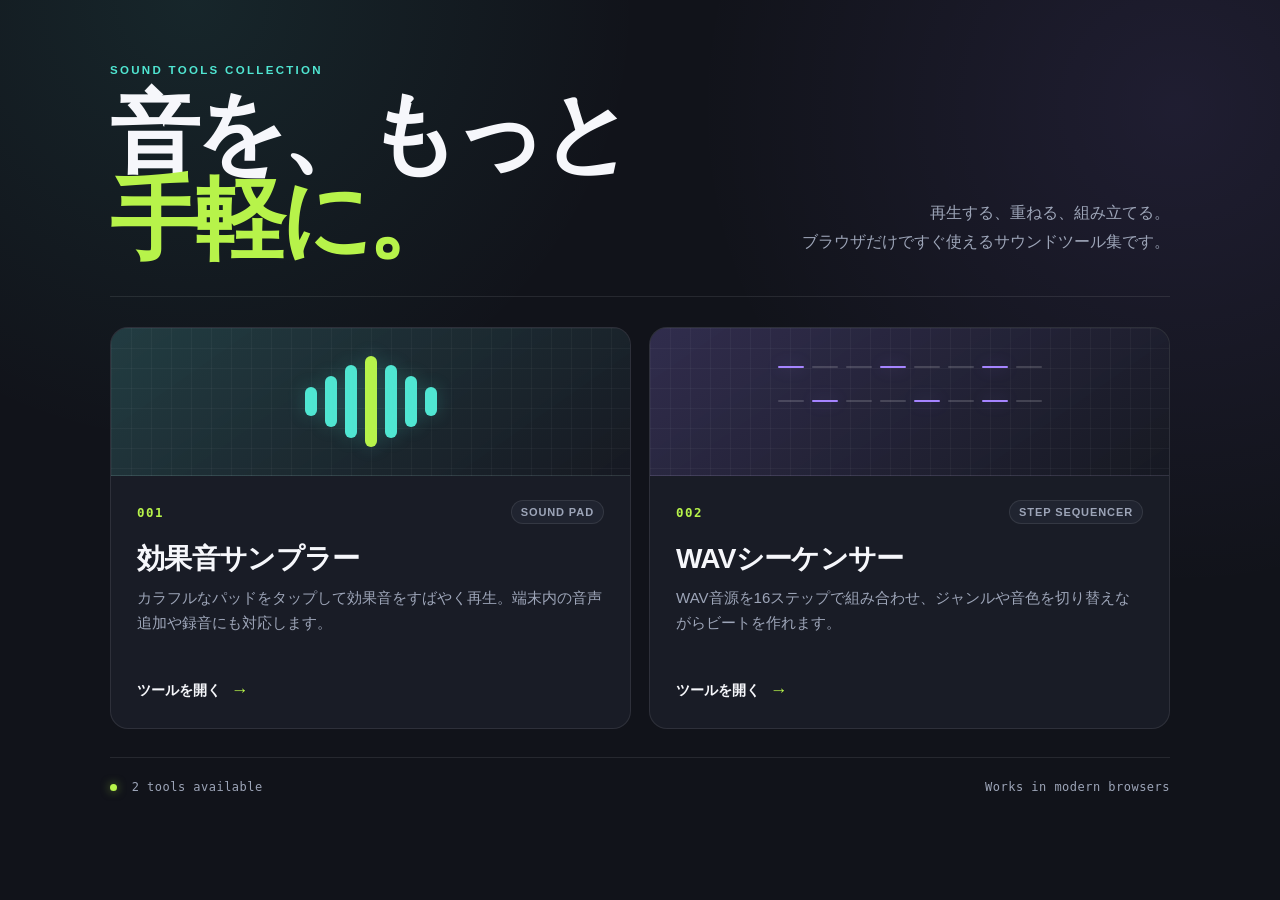
==== index.html @ cee14bed "Add sound tools portal and renumber tools" ====
<!DOCTYPE html>
<html lang="ja">
<head>
  <meta charset="UTF-8">
  <meta name="viewport" content="width=device-width, initial-scale=1.0">
  <meta name="apple-mobile-web-app-capable" content="yes">
  <meta name="apple-mobile-web-app-status-bar-style" content="black-translucent">
  <meta name="format-detection" content="telephone=no">
  <meta name="theme-color" content="#11131a">
  <meta name="description" content="ブラウザですぐ使えるサウンドツール集">
  <title>Sound Tools</title>
  <link rel="stylesheet" href="menu.css">
</head>
<body>
  <main class="shell">
    <header class="site-header">
      <div>
        <p class="eyebrow">Sound Tools Collection</p>
        <h1>音を、もっと<br><span>手軽に。</span></h1>
      </div>
      <p class="lead">再生する、重ねる、組み立てる。<br>ブラウザだけですぐ使えるサウンドツール集です。</p>
    </header>

    <section class="menu" aria-label="サウンドツール一覧">
      <a class="tool-card sampler" href="./001_sound-sampler/">
        <div class="card-visual" aria-hidden="true">
          <span></span><span></span><span></span><span></span><span></span><span></span><span></span>
        </div>
        <div class="card-body">
          <div class="card-topline">
            <span class="tool-number">001</span>
            <span class="tool-meta">Sound Pad</span>
          </div>
          <h2>効果音サンプラー</h2>
          <p>カラフルなパッドをタップして効果音をすばやく再生。端末内の音声追加や録音にも対応します。</p>
          <span class="tool-link">ツールを開く <span aria-hidden="true">→</span></span>
        </div>
      </a>

      <a class="tool-card sequencer" href="./002_wav-sequencer/">
        <div class="card-visual step-grid" aria-hidden="true">
          <span></span><span></span><span></span><span></span><span></span><span></span><span></span><span></span>
          <span></span><span></span><span></span><span></span><span></span><span></span><span></span><span></span>
        </div>
        <div class="card-body">
          <div class="card-topline">
            <span class="tool-number">002</span>
            <span class="tool-meta">Step Sequencer</span>
          </div>
          <h2>WAVシーケンサー</h2>
          <p>WAV音源を16ステップで組み合わせ、ジャンルや音色を切り替えながらビートを作れます。</p>
          <span class="tool-link">ツールを開く <span aria-hidden="true">→</span></span>
        </div>
      </a>
    </section>

    <footer class="site-footer">
      <p><span class="status-dot" aria-hidden="true"></span> 2 tools available</p>
      <p>Works in modern browsers</p>
    </footer>
  </main>
</body>
</html>
---- menu.css ----
:root {
  --bg: #11131a;
  --surface: #191c26;
  --surface-raised: #202430;
  --ink: #f6f7fb;
  --muted: #9da5b8;
  --line: rgba(255, 255, 255, 0.09);
  --lime: #b7f34a;
  --cyan: #50e6d2;
  --purple: #9d79ff;
}

* {
  box-sizing: border-box;
}

html {
  min-height: 100%;
  background: var(--bg);
}

body {
  margin: 0;
  min-height: 100vh;
  color: var(--ink);
  font-family: "Segoe UI", "Hiragino Sans", "Yu Gothic UI", sans-serif;
  background:
    radial-gradient(circle at 15% 0%, rgba(80, 230, 210, 0.09), transparent 28rem),
    radial-gradient(circle at 92% 12%, rgba(157, 121, 255, 0.1), transparent 30rem),
    var(--bg);
}

a {
  color: inherit;
}

.shell {
  width: min(1060px, calc(100% - 40px));
  margin: 0 auto;
  padding: 64px 0 34px;
}

.site-header {
  display: flex;
  align-items: end;
  justify-content: space-between;
  gap: 40px;
  padding-bottom: 34px;
  border-bottom: 1px solid var(--line);
}

.eyebrow {
  margin: 0 0 14px;
  color: var(--cyan);
  font-size: 0.72rem;
  font-weight: 800;
  letter-spacing: 0.2em;
  text-transform: uppercase;
}

h1 {
  margin: 0;
  font-size: clamp(2.8rem, 7vw, 5.6rem);
  font-weight: 750;
  line-height: 0.96;
  letter-spacing: -0.055em;
}

h1 span {
  color: var(--lime);
}

.lead {
  max-width: 27rem;
  margin: 0 0 5px;
  color: var(--muted);
  font-size: 1rem;
  line-height: 1.85;
  text-align: right;
}

.menu {
  display: grid;
  grid-template-columns: repeat(2, minmax(0, 1fr));
  gap: 18px;
  margin-top: 30px;
}

.tool-card {
  overflow: hidden;
  color: inherit;
  text-decoration: none;
  background: var(--surface);
  border: 1px solid var(--line);
  border-radius: 18px;
  transition: border-color 180ms ease, transform 180ms ease, box-shadow 180ms ease;
}

.tool-card:hover,
.tool-card:focus-visible {
  border-color: rgba(183, 243, 74, 0.48);
  box-shadow: 0 24px 60px rgba(0, 0, 0, 0.28);
  transform: translateY(-4px);
  outline: none;
}

.card-visual {
  height: 148px;
  display: flex;
  align-items: center;
  justify-content: center;
  gap: 8px;
  padding: 26px;
  background:
    linear-gradient(rgba(255, 255, 255, 0.035) 1px, transparent 1px),
    linear-gradient(90deg, rgba(255, 255, 255, 0.035) 1px, transparent 1px),
    linear-gradient(145deg, rgba(80, 230, 210, 0.16), rgba(17, 19, 26, 0.35));
  background-size: 20px 20px, 20px 20px, auto;
  border-bottom: 1px solid var(--line);
}

.sampler .card-visual span {
  width: 12px;
  border-radius: 999px;
  background: var(--cyan);
  box-shadow: 0 0 18px rgba(80, 230, 210, 0.22);
}

.sampler .card-visual span:nth-child(1),
.sampler .card-visual span:nth-child(7) { height: 30%; }
.sampler .card-visual span:nth-child(2),
.sampler .card-visual span:nth-child(6) { height: 54%; }
.sampler .card-visual span:nth-child(3),
.sampler .card-visual span:nth-child(5) { height: 76%; }
.sampler .card-visual span:nth-child(4) { height: 96%; background: var(--lime); }

.step-grid {
  display: grid;
  grid-template-columns: repeat(8, 26px);
  grid-template-rows: repeat(2, 26px);
  gap: 8px;
  background:
    linear-gradient(rgba(255, 255, 255, 0.035) 1px, transparent 1px),
    linear-gradient(90deg, rgba(255, 255, 255, 0.035) 1px, transparent 1px),
    linear-gradient(145deg, rgba(157, 121, 255, 0.18), rgba(17, 19, 26, 0.35));
  background-size: 20px 20px, 20px 20px, auto;
}

.step-grid span {
  border-radius: 5px;
  background: rgba(255, 255, 255, 0.09);
  border: 1px solid rgba(255, 255, 255, 0.08);
}

.step-grid span:nth-child(1),
.step-grid span:nth-child(4),
.step-grid span:nth-child(7),
.step-grid span:nth-child(10),
.step-grid span:nth-child(13),
.step-grid span:nth-child(15) {
  background: var(--purple);
  box-shadow: 0 0 16px rgba(157, 121, 255, 0.3);
}

.card-body {
  padding: 24px 26px 27px;
}

.card-topline {
  display: flex;
  align-items: center;
  justify-content: space-between;
  gap: 14px;
}

.tool-number {
  color: var(--lime);
  font-family: Consolas, "SFMono-Regular", monospace;
  font-size: 0.78rem;
  font-weight: 800;
  letter-spacing: 0.12em;
}

.tool-meta {
  padding: 5px 9px;
  color: var(--muted);
  background: var(--surface-raised);
  border: 1px solid var(--line);
  border-radius: 999px;
  font-size: 0.69rem;
  font-weight: 700;
  letter-spacing: 0.08em;
  text-transform: uppercase;
}

.tool-card h2 {
  margin: 17px 0 10px;
  font-size: clamp(1.35rem, 3vw, 1.75rem);
  line-height: 1.25;
  letter-spacing: -0.025em;
}

.tool-card p {
  min-height: 4.8em;
  margin: 0;
  color: var(--muted);
  font-size: 0.94rem;
  line-height: 1.65;
}

.tool-link {
  display: inline-flex;
  align-items: center;
  gap: 10px;
  margin-top: 22px;
  color: var(--ink);
  font-size: 0.9rem;
  font-weight: 750;
}

.tool-link span {
  color: var(--lime);
  font-size: 1.1rem;
  transition: transform 180ms ease;
}

.tool-card:hover .tool-link span,
.tool-card:focus-visible .tool-link span {
  transform: translateX(4px);
}

.site-footer {
  display: flex;
  justify-content: space-between;
  gap: 20px;
  margin-top: 28px;
  padding-top: 22px;
  color: var(--muted);
  border-top: 1px solid var(--line);
  font-family: Consolas, "SFMono-Regular", monospace;
  font-size: 0.75rem;
  letter-spacing: 0.04em;
}

.site-footer p {
  margin: 0;
}

.status-dot {
  display: inline-block;
  width: 7px;
  height: 7px;
  margin-right: 7px;
  background: var(--lime);
  border-radius: 50%;
  box-shadow: 0 0 10px rgba(183, 243, 74, 0.5);
}

@media (max-width: 760px) {
  .shell {
    width: min(100% - 24px, 100%);
    padding-top: 36px;
  }

  .site-header {
    display: block;
  }

  .lead {
    margin-top: 22px;
    text-align: left;
  }

  .menu {
    grid-template-columns: 1fr;
  }
}

@media (max-width: 440px) {
  h1 {
    font-size: 3.15rem;
  }

  .card-visual {
    height: 124px;
  }

  .step-grid {
    grid-template-columns: repeat(8, 22px);
    grid-template-rows: repeat(2, 22px);
    gap: 6px;
  }

  .card-body {
    padding: 21px;
  }

  .tool-card p {
    min-height: 0;
  }

  .site-footer {
    display: block;
  }

  .site-footer p + p {
    margin-top: 8px;
  }
}

@media (prefers-reduced-motion: reduce) {
  *,
  *::before,
  *::after {
    scroll-behavior: auto !important;
    transition-duration: 0.01ms !important;
  }
}
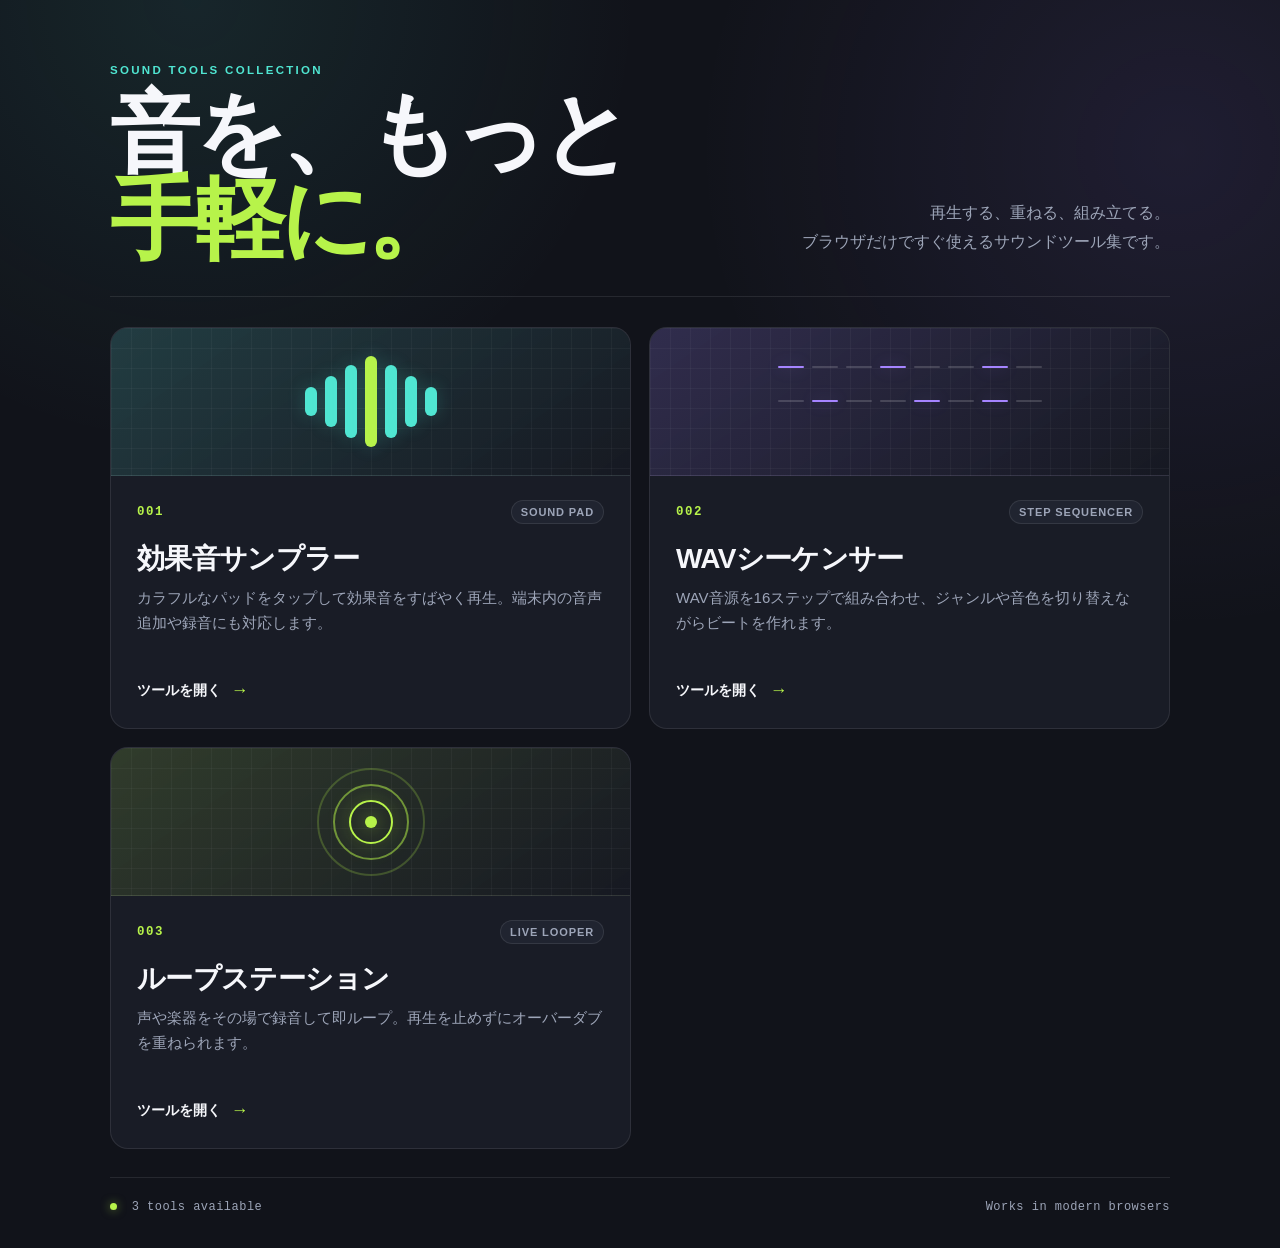
==== commit a92bf432: "aaa" ====
--- a/index.html
+++ b/index.html
@@ -52,10 +52,26 @@
           <span class="tool-link">ツールを開く <span aria-hidden="true">→</span></span>
         </div>
       </a>
+
+      <a class="tool-card looper" href="./003_loop-station/">
+        <div class="card-visual loop-rings" aria-hidden="true">
+          <span></span><span></span><span></span>
+          <i></i>
+        </div>
+        <div class="card-body">
+          <div class="card-topline">
+            <span class="tool-number">003</span>
+            <span class="tool-meta">Live Looper</span>
+          </div>
+          <h2>ループステーション</h2>
+          <p>声や楽器をその場で録音して即ループ。再生を止めずにオーバーダブを重ねられます。</p>
+          <span class="tool-link">ツールを開く <span aria-hidden="true">→</span></span>
+        </div>
+      </a>
     </section>
 
     <footer class="site-footer">
-      <p><span class="status-dot" aria-hidden="true"></span> 2 tools available</p>
+      <p><span class="status-dot" aria-hidden="true"></span> 3 tools available</p>
       <p>Works in modern browsers</p>
     </footer>
   </main>
--- a/menu.css
+++ b/menu.css
@@ -162,6 +162,26 @@
   box-shadow: 0 0 16px rgba(157, 121, 255, 0.3);
 }
 
+.loop-rings {
+  position: relative;
+  background:
+    linear-gradient(rgba(255, 255, 255, 0.035) 1px, transparent 1px),
+    linear-gradient(90deg, rgba(255, 255, 255, 0.035) 1px, transparent 1px),
+    linear-gradient(145deg, rgba(183, 243, 74, 0.15), rgba(17, 19, 26, 0.35));
+  background-size: 20px 20px, 20px 20px, auto;
+}
+
+.loop-rings span {
+  position: absolute;
+  border: 2px solid rgba(183, 243, 74, 0.22);
+  border-radius: 50%;
+}
+
+.loop-rings span:nth-child(1) { width: 108px; height: 108px; }
+.loop-rings span:nth-child(2) { width: 76px; height: 76px; border-color: rgba(183, 243, 74, 0.52); }
+.loop-rings span:nth-child(3) { width: 44px; height: 44px; border-color: var(--lime); box-shadow: 0 0 24px rgba(183, 243, 74, 0.2); }
+.loop-rings i { width: 12px; height: 12px; background: var(--lime); border-radius: 50%; box-shadow: 0 0 18px rgba(183, 243, 74, 0.5); }
+
 .card-body {
   padding: 24px 26px 27px;
 }
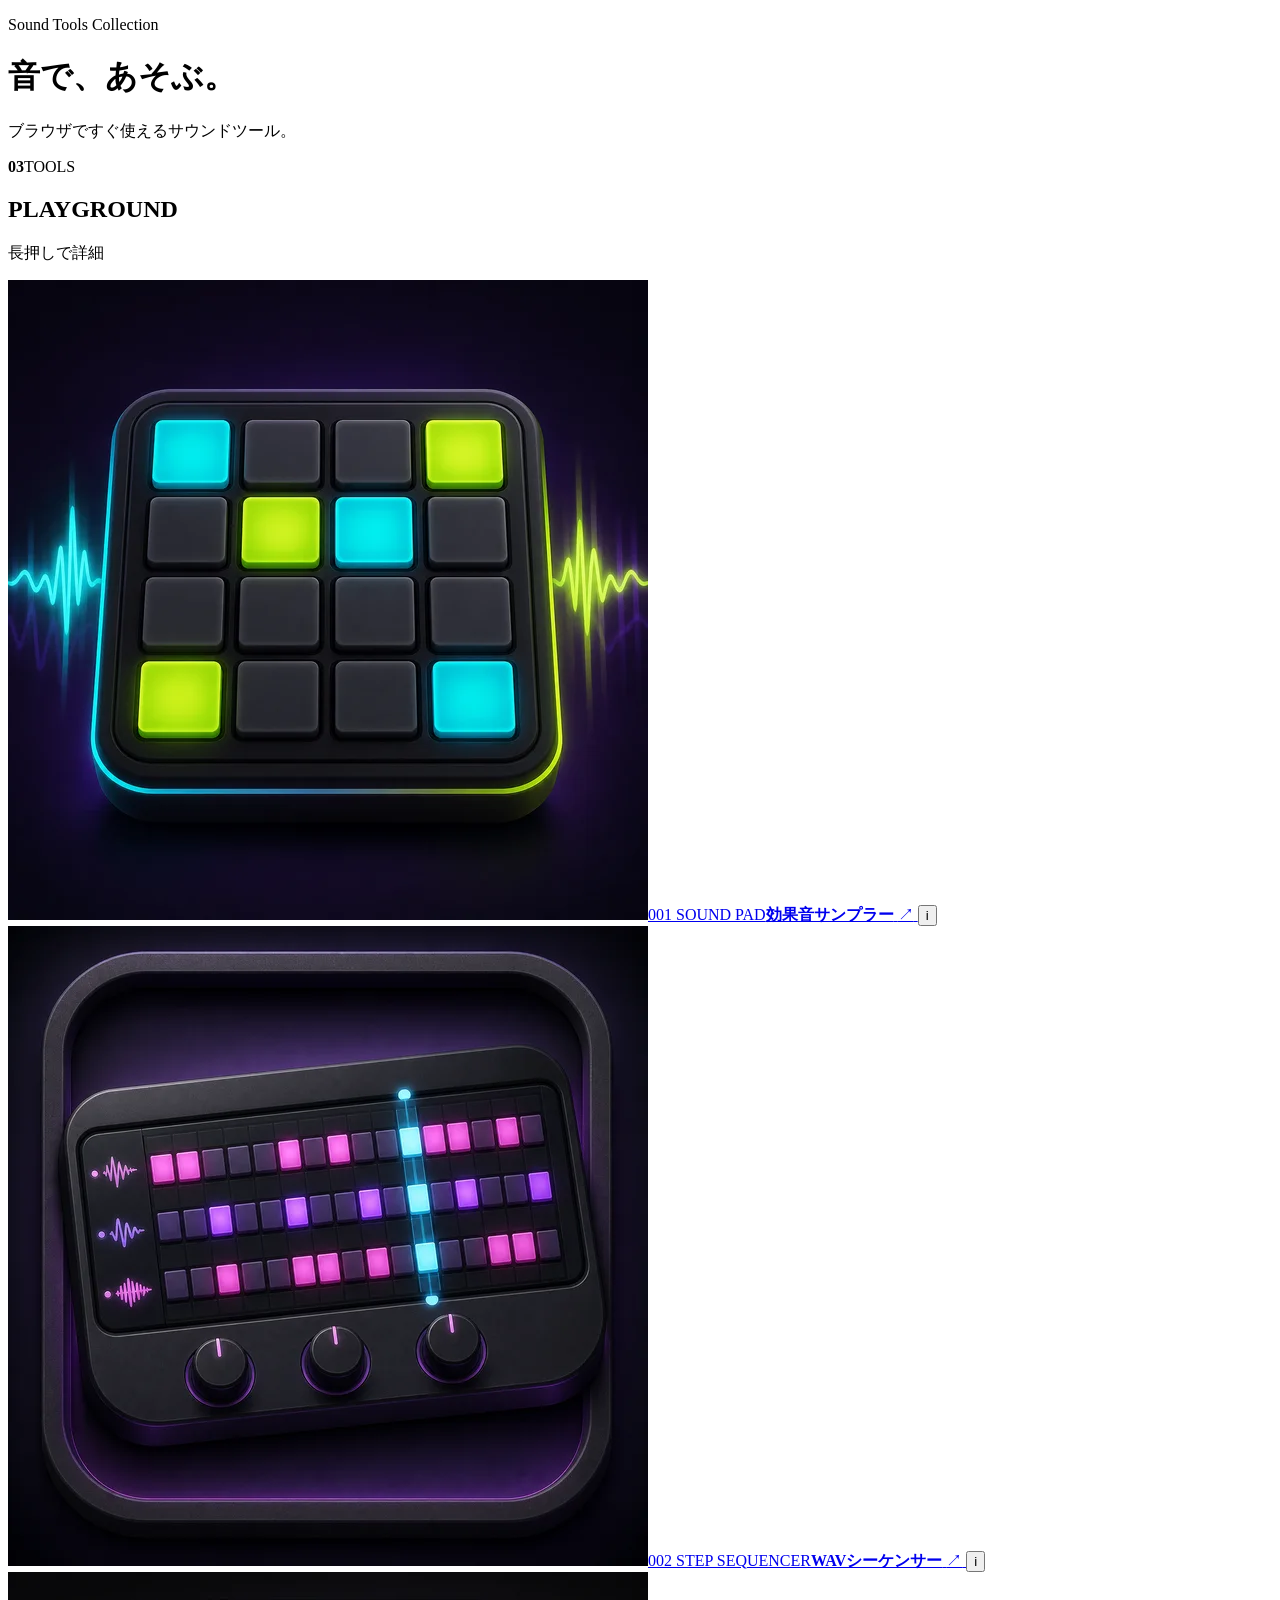
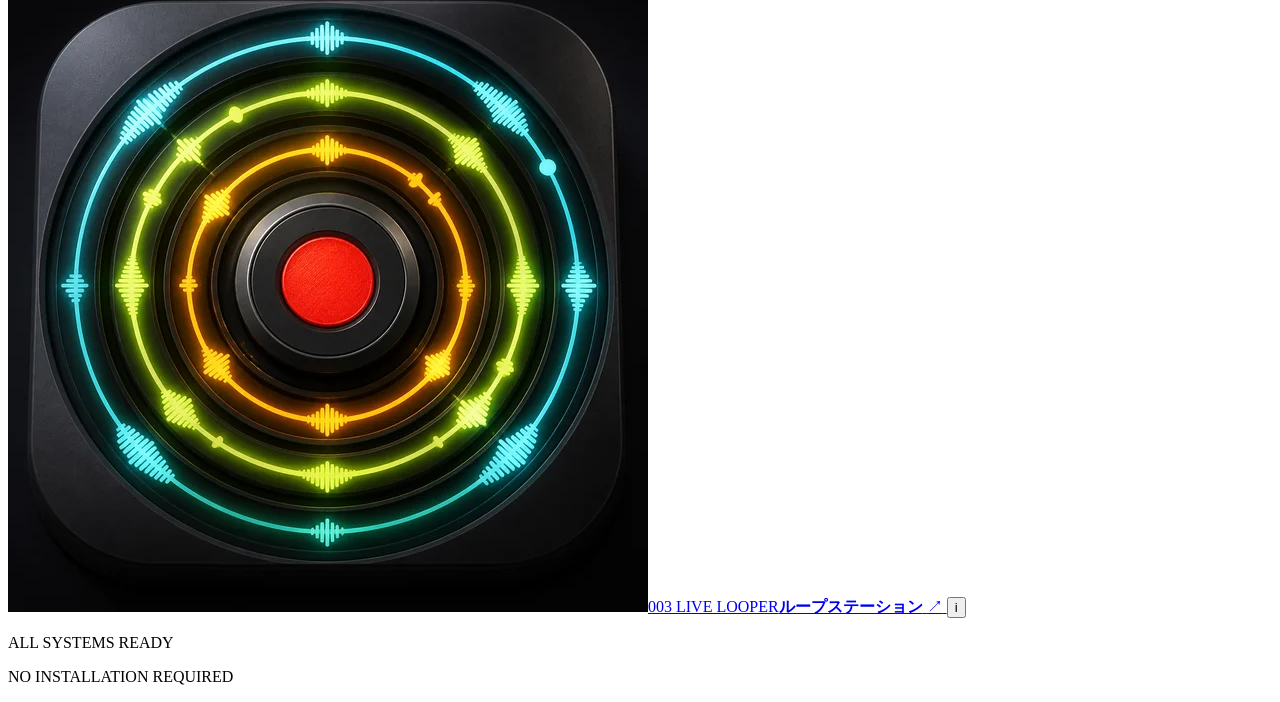
==== commit 4ee3437d: "aaa" ====
--- a/index.html
+++ b/index.html
@@ -1,79 +1,76 @@
-<!DOCTYPE html>
-<html lang="ja">
+<!doctype html>
+<html lang=ja>
 <head>
-  <meta charset="UTF-8">
-  <meta name="viewport" content="width=device-width, initial-scale=1.0">
-  <meta name="apple-mobile-web-app-capable" content="yes">
-  <meta name="apple-mobile-web-app-status-bar-style" content="black-translucent">
-  <meta name="format-detection" content="telephone=no">
-  <meta name="theme-color" content="#11131a">
-  <meta name="description" content="ブラウザですぐ使えるサウンドツール集">
+  <meta charset=utf-8>
+  <meta name=viewport content=width=device-width,initial-scale=1>
+  <meta name=apple-mobile-web-app-capable content=yes>
+  <meta name=apple-mobile-web-app-status-bar-style content=black-translucent>
+  <meta name=format-detection content=telephone=no>
+  <meta name=theme-color content=#0b0d12>
+  <meta name=description content=ブラウザですぐ使えるサウンドツール集>
   <title>Sound Tools</title>
-  <link rel="stylesheet" href="menu.css">
+  <link rel=stylesheet href=menu.css>
 </head>
 <body>
-  <main class="shell">
-    <header class="site-header">
-      <div>
-        <p class="eyebrow">Sound Tools Collection</p>
-        <h1>音を、もっと<br><span>手軽に。</span></h1>
-      </div>
-      <p class="lead">再生する、重ねる、組み立てる。<br>ブラウザだけですぐ使えるサウンドツール集です。</p>
-    </header>
-
-    <section class="menu" aria-label="サウンドツール一覧">
-      <a class="tool-card sampler" href="./001_sound-sampler/">
-        <div class="card-visual" aria-hidden="true">
-          <span></span><span></span><span></span><span></span><span></span><span></span><span></span>
-        </div>
-        <div class="card-body">
-          <div class="card-topline">
-            <span class="tool-number">001</span>
-            <span class="tool-meta">Sound Pad</span>
-          </div>
-          <h2>効果音サンプラー</h2>
-          <p>カラフルなパッドをタップして効果音をすばやく再生。端末内の音声追加や録音にも対応します。</p>
-          <span class="tool-link">ツールを開く <span aria-hidden="true">→</span></span>
-        </div>
+<main class=shell>
+  <header class=site-header>
+    <div class=brand-mark aria-hidden=true><span></span><span></span><span></span><span></span></div>
+    <div class=header-copy>
+      <p class=eyebrow>Sound Tools Collection</p>
+      <h1>音で、<span>あそぶ。</span></h1>
+      <p class=lead>ブラウザですぐ使えるサウンドツール。</p>
+    </div>
+    <div class=collection-count aria-label=3つのツールを収録><strong>03</strong><span>TOOLS</span></div>
+  </header>
+  <div class=section-heading>
+    <h2>PLAYGROUND</h2>
+    <p><span class=hold-icon aria-hidden=true></span> 長押しで詳細</p>
+  </div>
+  <section class=game-grid aria-label=サウンドツール一覧>
+    <article class=game-tile data-game=sampler>
+      <a class=game-link href=./001_sound-sampler/ aria-describedby=sampler-type>
+        <span class=game-image><img src=assets/icons/sound-sampler.webp alt=発光する16個のパッドを描いた効果音サンプラーのアイコン width=640 height=640><span class=game-number>001</span><span class=hold-progress aria-hidden=true></span></span>
+        <span class=game-copy><span class=game-type id=sampler-type>SOUND PAD</span><strong>効果音サンプラー</strong></span>
+        <span class=launch-arrow aria-hidden=true>↗</span>
       </a>
-
-      <a class="tool-card sequencer" href="./002_wav-sequencer/">
-        <div class="card-visual step-grid" aria-hidden="true">
-          <span></span><span></span><span></span><span></span><span></span><span></span><span></span><span></span>
-          <span></span><span></span><span></span><span></span><span></span><span></span><span></span><span></span>
-        </div>
-        <div class="card-body">
-          <div class="card-topline">
-            <span class="tool-number">002</span>
-            <span class="tool-meta">Step Sequencer</span>
-          </div>
-          <h2>WAVシーケンサー</h2>
-          <p>WAV音源を16ステップで組み合わせ、ジャンルや音色を切り替えながらビートを作れます。</p>
-          <span class="tool-link">ツールを開く <span aria-hidden="true">→</span></span>
-        </div>
+      <button class=detail-trigger type=button aria-label=効果音サンプラーの詳細を表示>i</button>
+    </article>
+    <article class=game-tile data-game=sequencer>
+      <a class=game-link href=./002_wav-sequencer/ aria-describedby=sequencer-type>
+        <span class=game-image><img src=assets/icons/wav-sequencer.webp alt=16ステップの音楽グリッドを描いたWAVシーケンサーのアイコン width=640 height=640><span class=game-number>002</span><span class=hold-progress aria-hidden=true></span></span>
+        <span class=game-copy><span class=game-type id=sequencer-type>STEP SEQUENCER</span><strong>WAVシーケンサー</strong></span>
+        <span class=launch-arrow aria-hidden=true>↗</span>
       </a>
-
-      <a class="tool-card looper" href="./003_loop-station/">
-        <div class="card-visual loop-rings" aria-hidden="true">
-          <span></span><span></span><span></span>
-          <i></i>
-        </div>
-        <div class="card-body">
-          <div class="card-topline">
-            <span class="tool-number">003</span>
-            <span class="tool-meta">Live Looper</span>
-          </div>
-          <h2>ループステーション</h2>
-          <p>声や楽器をその場で録音して即ループ。再生を止めずにオーバーダブを重ねられます。</p>
-          <span class="tool-link">ツールを開く <span aria-hidden="true">→</span></span>
-        </div>
+      <button class=detail-trigger type=button aria-label=WAVシーケンサーの詳細を表示>i</button>
+    </article>
+    <article class=game-tile data-game=looper>
+      <a class=game-link href=./003_loop-station/ aria-describedby=looper-type>
+        <span class=game-image><img src=assets/icons/loop-station.webp alt=3本の発光する音声リングを描いたループステーションのアイコン width=640 height=640><span class=game-number>003</span><span class=hold-progress aria-hidden=true></span></span>
+        <span class=game-copy><span class=game-type id=looper-type>LIVE LOOPER</span><strong>ループステーション</strong></span>
+        <span class=launch-arrow aria-hidden=true>↗</span>
       </a>
-    </section>
-
-    <footer class="site-footer">
-      <p><span class="status-dot" aria-hidden="true"></span> 3 tools available</p>
-      <p>Works in modern browsers</p>
-    </footer>
-  </main>
+      <button class=detail-trigger type=button aria-label=ループステーションの詳細を表示>i</button>
+    </article>
+  </section>
+  <footer class=site-footer>
+    <p><span class=status-dot aria-hidden=true></span> ALL SYSTEMS READY</p>
+    <p>NO INSTALLATION REQUIRED</p>
+  </footer>
+</main>
+<dialog class=detail-dialog id=detailDialog aria-labelledby=detailTitle>
+  <div class=dialog-visual>
+    <img id=detailImage src=" alt=" width=640 height=640>
+    <span id=detailNumber>001</span>
+    <button class=dialog-close id=dialogClose type=button aria-label=詳細を閉じる>×</button>
+  </div>
+  <div class=dialog-body>
+    <p class=dialog-type id=detailType></p>
+    <h2 id=detailTitle></h2>
+    <p class=dialog-description id=detailDescription></p>
+    <ul class=feature-list id=detailFeatures></ul>
+    <a class=dialog-launch id=detailLaunch href=#>ツールを開く <span aria-hidden=true>↗</span></a>
+  </div>
+</dialog>
+<script src=menu.js></script>
 </body>
 </html>
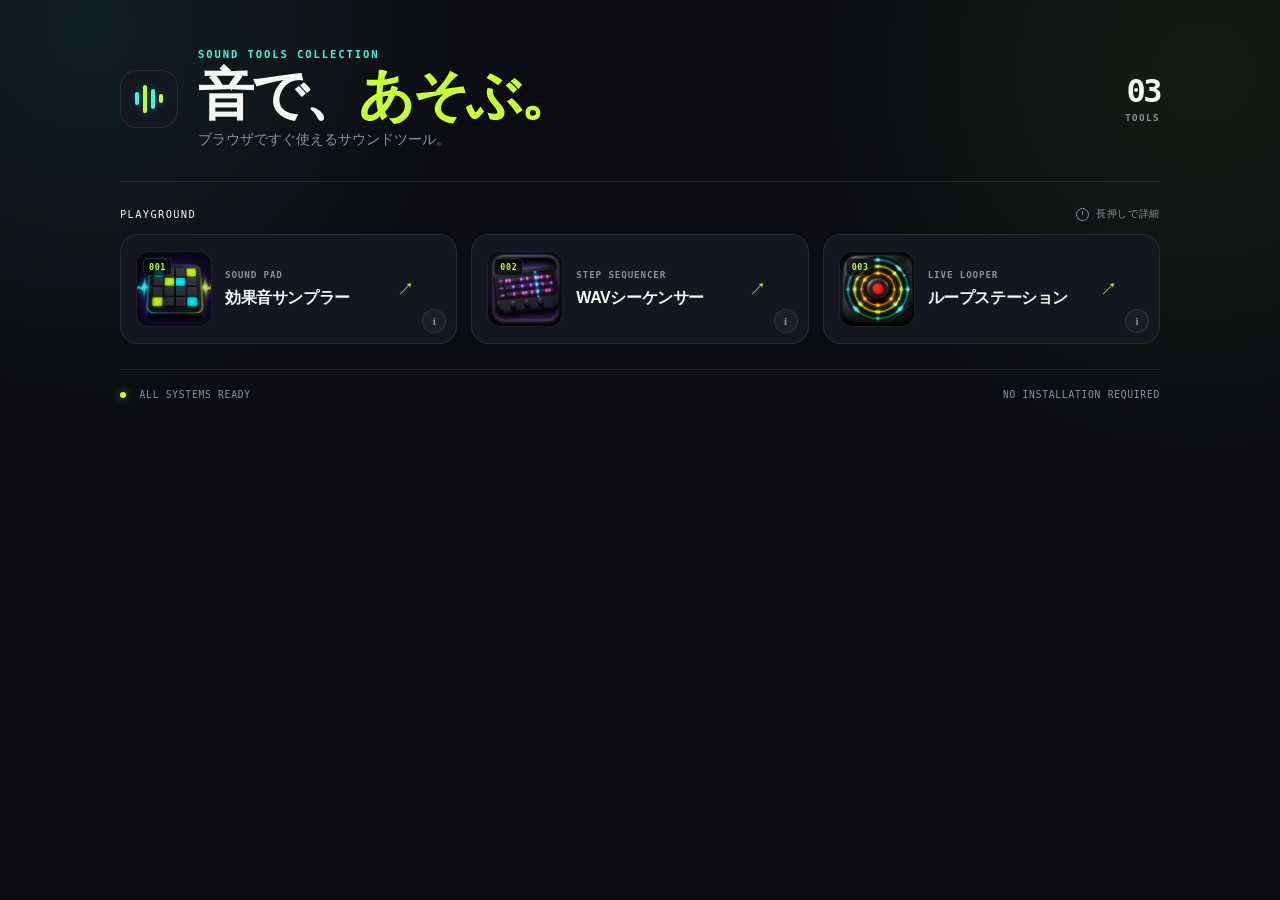
==== commit eb87801f: "aaa" ====
--- a/index.html
+++ b/index.html
@@ -59,7 +59,7 @@
 </main>
 <dialog class=detail-dialog id=detailDialog aria-labelledby=detailTitle>
   <div class=dialog-visual>
-    <img id=detailImage src=" alt=" width=640 height=640>
+    <img id=detailImage src=assets/icons/sound-sampler.webp alt=ゲーム詳細アイコン width=640 height=640>
     <span id=detailNumber>001</span>
     <button class=dialog-close id=dialogClose type=button aria-label=詳細を閉じる>×</button>
   </div>
